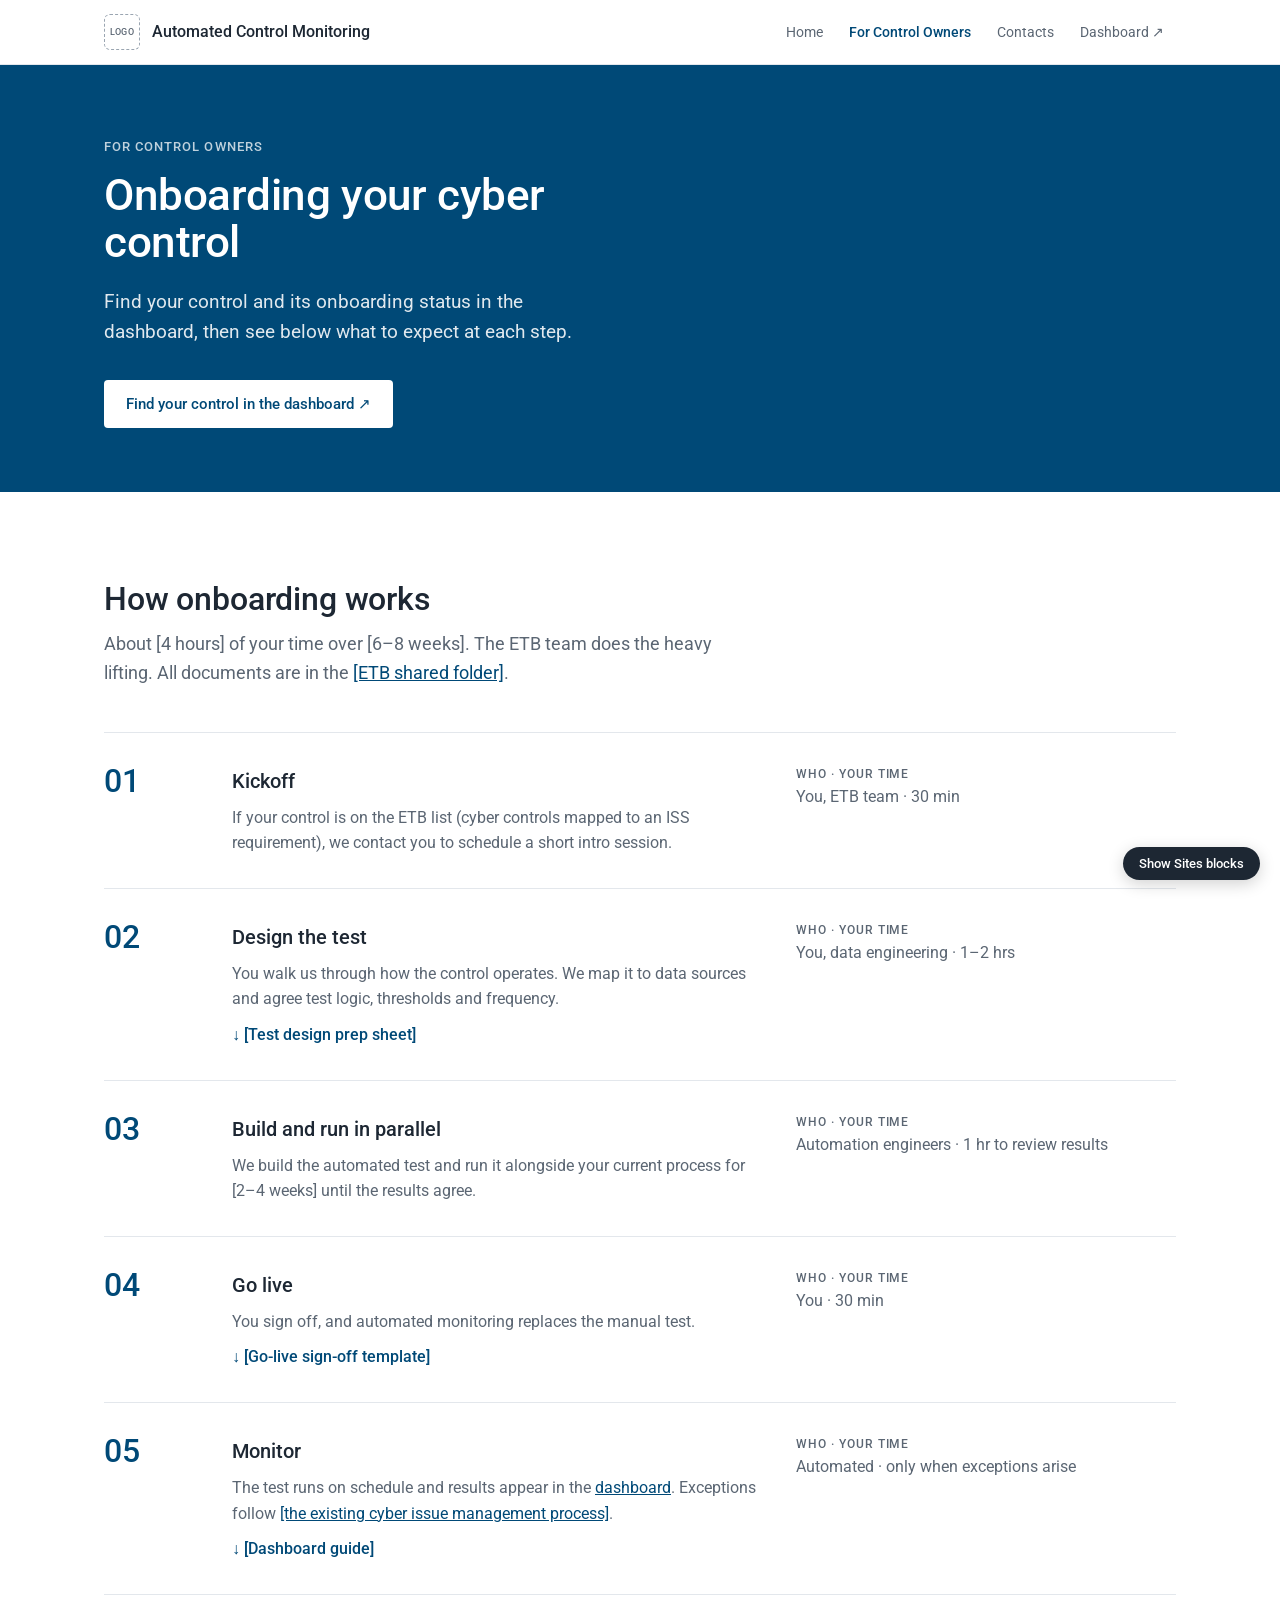
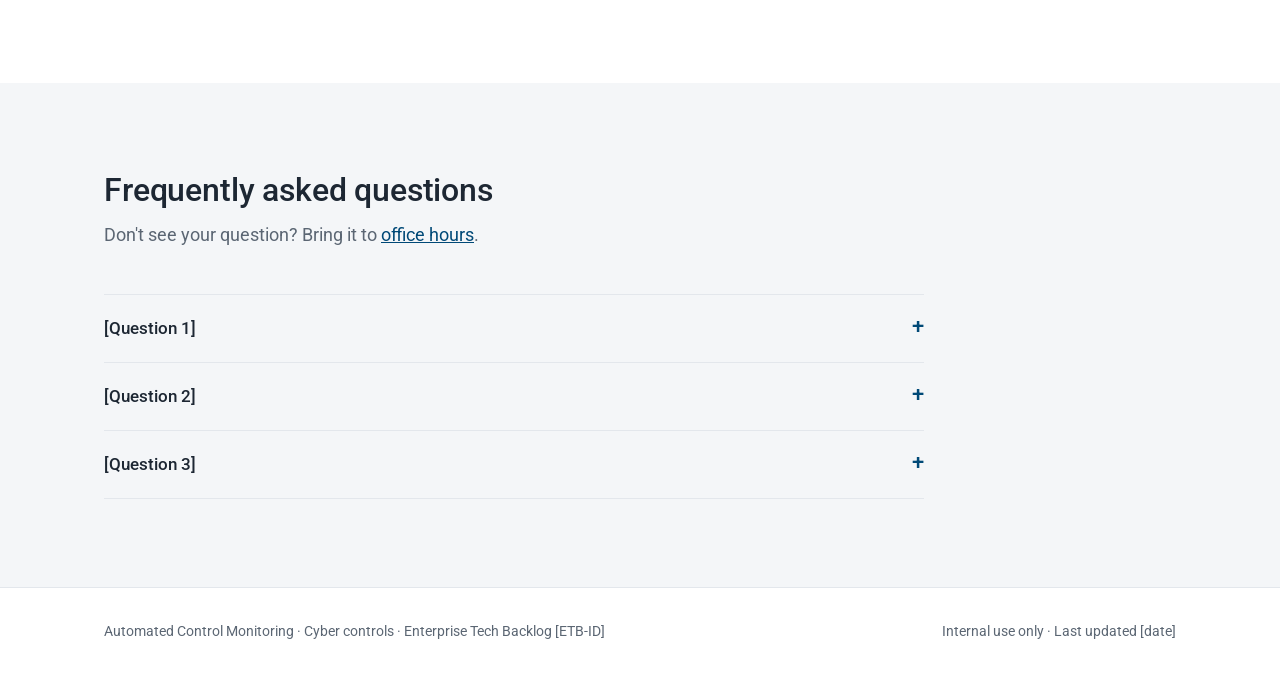
==== control-owners.html @ 86011f3f "ACM Cyber Controls ETB Google Sites mockup Co-authored-by: Cursor <cursoragent@cursor.com>" ====
<!doctype html>
<html lang="en">
<head>
  <meta charset="utf-8">
  <meta name="viewport" content="width=device-width, initial-scale=1">
  <title>For Control Owners · Automated Control Monitoring</title>
  <link rel="preconnect" href="https://fonts.googleapis.com">
  <link rel="stylesheet" href="https://fonts.googleapis.com/css2?family=Roboto:wght@400;500&display=swap">
  <link rel="stylesheet" href="assets/styles.css">
  <script src="assets/sites-labels.js" defer></script>
</head>
<body>

<header class="topbar" data-sites="Site header · Logo + site name · Top navigation">
  <div class="wrap">
    <a class="brand" href="index.html"><span class="logo">LOGO</span><span>Automated Control Monitoring</span></a>
    <nav class="nav">
      <a href="index.html">Home</a>
      <a href="control-owners.html" aria-current="page">For Control Owners</a>
      <a href="team.html">Contacts</a>
      <a href="[QuickSight dashboard URL]">Dashboard ↗</a>
    </nav>
  </div>
</header>

<section class="hero compact" data-sites="Section · Background image (solid navy) · Text box + Button">
  <div class="wrap">
    <p class="eyebrow">For control owners</p>
    <h1>Onboarding your cyber control</h1>
    <p class="lead" style="margin-bottom:32px">Find your control and its onboarding status in the dashboard, then see below what to expect at each step.</p>
    <a class="btn light" href="[QuickSight dashboard URL]">Find your control in the dashboard ↗</a>
  </div>
</section>

<section class="section" id="onboarding" data-sites="Section · Default · Text box + rows of 3 columns (Heading | Text | Text)">
  <div class="wrap">
    <h2>How onboarding works</h2>
    <p class="intro">About [4 hours] of your time over [6–8 weeks]. The ETB team does the heavy lifting. All documents are in the <a href="#">[ETB shared folder]</a>.</p>
    <div class="stages">
      <div class="stage">
        <div class="n">01</div>
        <div><h3>Kickoff</h3><p>If your control is on the ETB list (cyber controls mapped to an ISS requirement), we contact you to schedule a short intro session.</p></div>
        <div><p class="meta">Who · Your time</p><p>You, ETB team · 30 min</p></div>
      </div>
      <div class="stage">
        <div class="n">02</div>
        <div><h3>Design the test</h3><p>You walk us through how the control operates. We map it to data sources and agree test logic, thresholds and frequency.</p><p class="doc"><a href="#">[Test design prep sheet]</a></p></div>
        <div><p class="meta">Who · Your time</p><p>You, data engineering · 1–2 hrs</p></div>
      </div>
      <div class="stage">
        <div class="n">03</div>
        <div><h3>Build and run in parallel</h3><p>We build the automated test and run it alongside your current process for [2–4 weeks] until the results agree.</p></div>
        <div><p class="meta">Who · Your time</p><p>Automation engineers · 1 hr to review results</p></div>
      </div>
      <div class="stage">
        <div class="n">04</div>
        <div><h3>Go live</h3><p>You sign off, and automated monitoring replaces the manual test.</p><p class="doc"><a href="#">[Go-live sign-off template]</a></p></div>
        <div><p class="meta">Who · Your time</p><p>You · 30 min</p></div>
      </div>
      <div class="stage">
        <div class="n">05</div>
        <div><h3>Monitor</h3><p>The test runs on schedule and results appear in the <a href="[QuickSight dashboard URL]">dashboard</a>. Exceptions follow <a href="#">[the existing cyber issue management process]</a>.</p><p class="doc"><a href="#">[Dashboard guide]</a></p></div>
        <div><p class="meta">Who · Your time</p><p>Automated · only when exceptions arise</p></div>
      </div>
    </div>
  </div>
</section>

<section class="section alt" data-sites="Section · Emphasis 1 · Text box + Collapsible text group">
  <div class="wrap">
    <h2>Frequently asked questions</h2>
    <p class="intro">Don't see your question? Bring it to <a href="team.html">office hours</a>.</p>
    <div class="faq">
      <details><summary>[Question 1]</summary><p>[Answer]</p></details>
      <details><summary>[Question 2]</summary><p>[Answer]</p></details>
      <details><summary>[Question 3]</summary><p>[Answer]</p></details>
    </div>
  </div>
</section>

<footer data-sites="Footer · Text box">
  <div class="wrap">
    <span>Automated Control Monitoring · Cyber controls · Enterprise Tech Backlog [ETB-ID]</span>
    <span>Internal use only · Last updated [date]</span>
  </div>
</footer>

</body>
</html>
---- assets/styles.css ----
:root {
  --navy: #004977;
  --red: #D03027;
  --ink: #1d2733;
  --muted: #5b6673;
  --line: #e3e7ec;
  --alt: #f4f6f8;
  --radius: 8px;
  --max: 1120px;
  --label: #7c3aed;
}

* { box-sizing: border-box; }

body {
  margin: 0;
  font-family: "Roboto", "Helvetica Neue", Arial, sans-serif;
  color: var(--ink);
  line-height: 1.6;
  -webkit-font-smoothing: antialiased;
}

img { max-width: 100%; display: block; }
a { color: var(--navy); }
h1, h2, h3 { font-weight: 500; }

.wrap { max-width: var(--max); margin: 0 auto; padding: 0 24px; }

/* Top bar */
.topbar { position: sticky; top: 0; z-index: 10; background: #fff; border-bottom: 1px solid var(--line); }
.topbar .wrap { display: flex; align-items: center; gap: 32px; height: 64px; }
.brand { display: flex; align-items: center; gap: 12px; font-weight: 500; color: var(--ink); text-decoration: none; white-space: nowrap; }
.logo { width: 36px; height: 36px; border: 1.5px dashed #9aa5b1; border-radius: 6px; display: grid; place-items: center; font-size: 9px; letter-spacing: .04em; color: var(--muted); }
.nav { display: flex; gap: 2px; margin-left: auto; min-width: 0; overflow-x: auto; }
.nav a { padding: 8px 12px; border-radius: 6px; font-size: 14px; color: var(--muted); text-decoration: none; white-space: nowrap; }
.nav a:hover { color: var(--ink); background: var(--alt); }
.nav a[aria-current] { color: var(--navy); font-weight: 500; }

/* Hero */
.hero { background: var(--navy); color: #fff; padding: 104px 0 96px; }
.hero.compact { padding: 72px 0 64px; }
.eyebrow { margin: 0 0 14px; font-size: 13px; font-weight: 500; letter-spacing: .08em; text-transform: uppercase; opacity: .75; }
.hero h1 { margin: 0 0 20px; max-width: 16ch; font-size: clamp(36px, 5vw, 56px); line-height: 1.08; letter-spacing: -.01em; }
.hero.compact h1 { font-size: clamp(32px, 4vw, 44px); max-width: 22ch; }
.hero .lead { margin: 0 0 36px; max-width: 46ch; font-size: 19px; opacity: .88; }
.hero.compact .lead { margin-bottom: 0; }

/* Sections */
.section { padding: 88px 0; scroll-margin-top: 64px; }
.section.alt { background: var(--alt); }
.section h2 { margin: 0 0 12px; font-size: 32px; line-height: 1.2; letter-spacing: -.005em; }
.section .intro { margin: 0 0 44px; max-width: 62ch; font-size: 18px; color: var(--muted); }

.grid { display: grid; gap: 24px; }
.cols-2 { grid-template-columns: repeat(2, 1fr); }
.cols-3 { grid-template-columns: repeat(3, 1fr); }
.split { display: grid; grid-template-columns: 1fr 1fr; gap: 64px; align-items: center; }

.card { border-top: 1px solid #c9d1da; padding-top: 28px; }
.card h3 { margin: 18px 0 8px; font-size: 18px; line-height: 1.35; }
.card p { margin: 0; color: var(--muted); }
.card .icon + h3 { margin-top: 18px; }
.card h3:first-child { margin-top: 0; }
.icon { width: 44px; height: 44px; }

.meta { margin: 0 0 6px; font-size: 12px; font-weight: 500; letter-spacing: .08em; text-transform: uppercase; color: var(--muted); }
.more { display: inline-block; margin-top: 16px; font-weight: 500; text-decoration: none; }
.more::after { content: " →"; }

.list { margin: 20px 0 0; padding: 0; list-style: none; }
.list li { position: relative; padding: 10px 0 10px 28px; border-top: 1px solid var(--line); }
.list li::before { content: ""; position: absolute; left: 4px; top: 19px; width: 8px; height: 8px; border-radius: 50%; background: var(--navy); }
.card .list li { color: var(--muted); }

/* Buttons */
.btn-row { display: flex; flex-wrap: wrap; gap: 12px; }
.btn { display: inline-block; padding: 12px 22px; border-radius: 4px; font-size: 15px; font-weight: 500; text-decoration: none; }
.btn.light { background: #fff; color: var(--navy); }

/* Lifecycle rows */
.stages { border-top: 1px solid var(--line); }
.stage { display: grid; grid-template-columns: 96px 1.4fr 1fr; gap: 32px; padding: 32px 0; border-bottom: 1px solid var(--line); }
.stage .n { font-size: 32px; font-weight: 500; color: var(--navy); line-height: 1; }
.stage h3 { margin: 0 0 8px; font-size: 20px; }
.stage p { margin: 0; color: var(--muted); }
.stage .doc { margin-top: 10px; font-weight: 500; }
.stage .doc a { text-decoration: none; }
.stage .doc a::before { content: "↓ "; }

.figure { border-radius: var(--radius); }

/* FAQ / collapsible text */
.faq { max-width: 820px; border-top: 1px solid var(--line); }
details { padding: 20px 0; border-bottom: 1px solid var(--line); }
summary { display: flex; justify-content: space-between; gap: 24px; cursor: pointer; font-size: 17px; font-weight: 500; list-style: none; }
summary::-webkit-details-marker { display: none; }
summary::after { content: "+"; font-size: 22px; line-height: 1; color: var(--navy); }
details[open] summary::after { content: "–"; }
details p { margin: 12px 0 0; max-width: 70ch; color: var(--muted); }

footer { padding: 32px 0; border-top: 1px solid var(--line); font-size: 14px; color: var(--muted); }
footer .wrap { display: flex; justify-content: space-between; gap: 16px; flex-wrap: wrap; }

@media (max-width: 900px) {
  .cols-3, .cols-2, .split { grid-template-columns: 1fr; }
  .split { gap: 40px; }
  .stage { grid-template-columns: 56px 1fr; }
  .stage > :last-child { grid-column: 2; }
  .section { padding: 64px 0; }
  .hero { padding: 72px 0 64px; }
}
@media (max-width: 560px) {
  .brand span:last-child { display: none; }
}

/* Sites block labels (toggle) */
[data-sites] { position: relative; }
body.show-sites [data-sites] { outline: 1.5px dashed var(--label); outline-offset: -1.5px; }
body.show-sites [data-sites]::before {
  content: attr(data-sites);
  position: absolute; top: 0; left: 0; z-index: 5;
  padding: 3px 8px; border-radius: 0 0 4px 0;
  background: var(--label); color: #fff;
  font: 500 11px/1.4 ui-monospace, Menlo, monospace;
  pointer-events: none;
}
.sites-toggle {
  position: fixed; right: 20px; bottom: 20px; z-index: 20;
  padding: 10px 16px; border: 0; border-radius: 99px;
  background: var(--ink); color: #fff; font: 500 13px/1 "Roboto", Arial, sans-serif;
  box-shadow: 0 4px 16px rgba(0, 0, 0, .18); cursor: pointer;
}
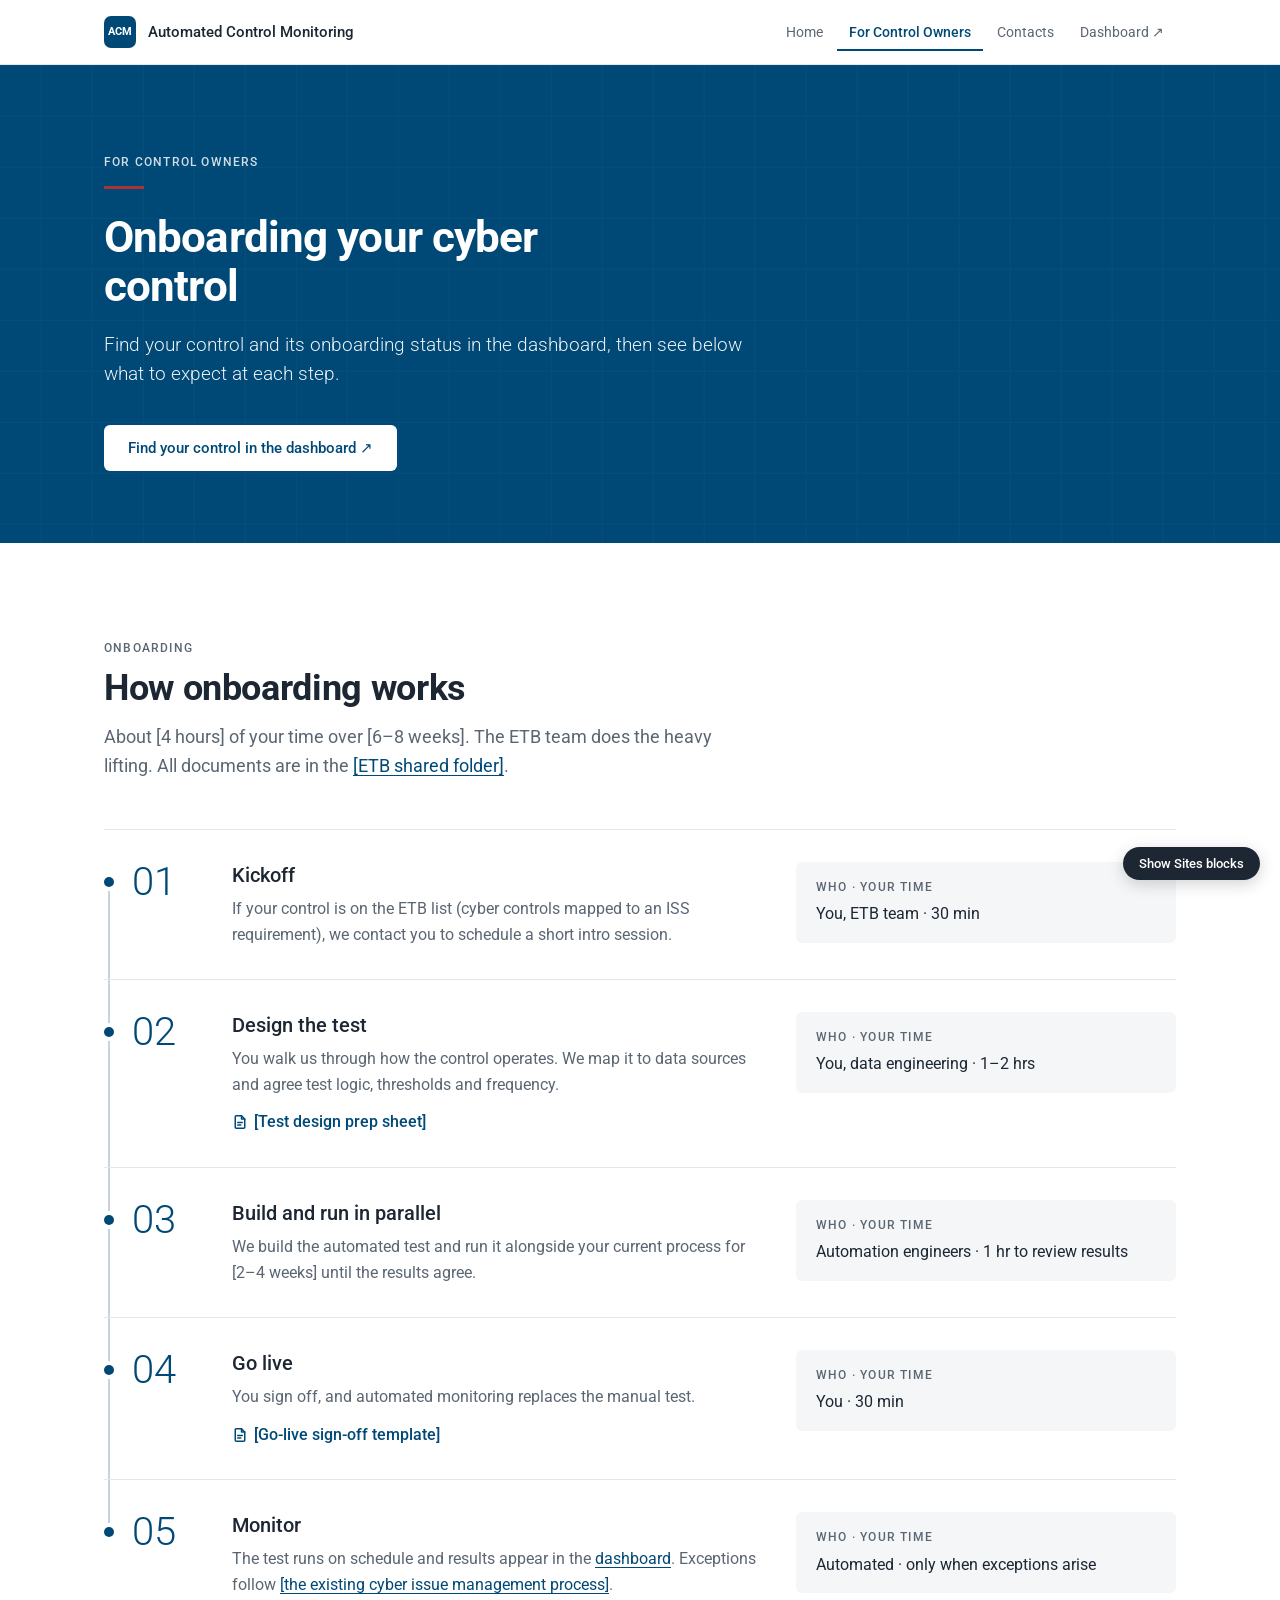
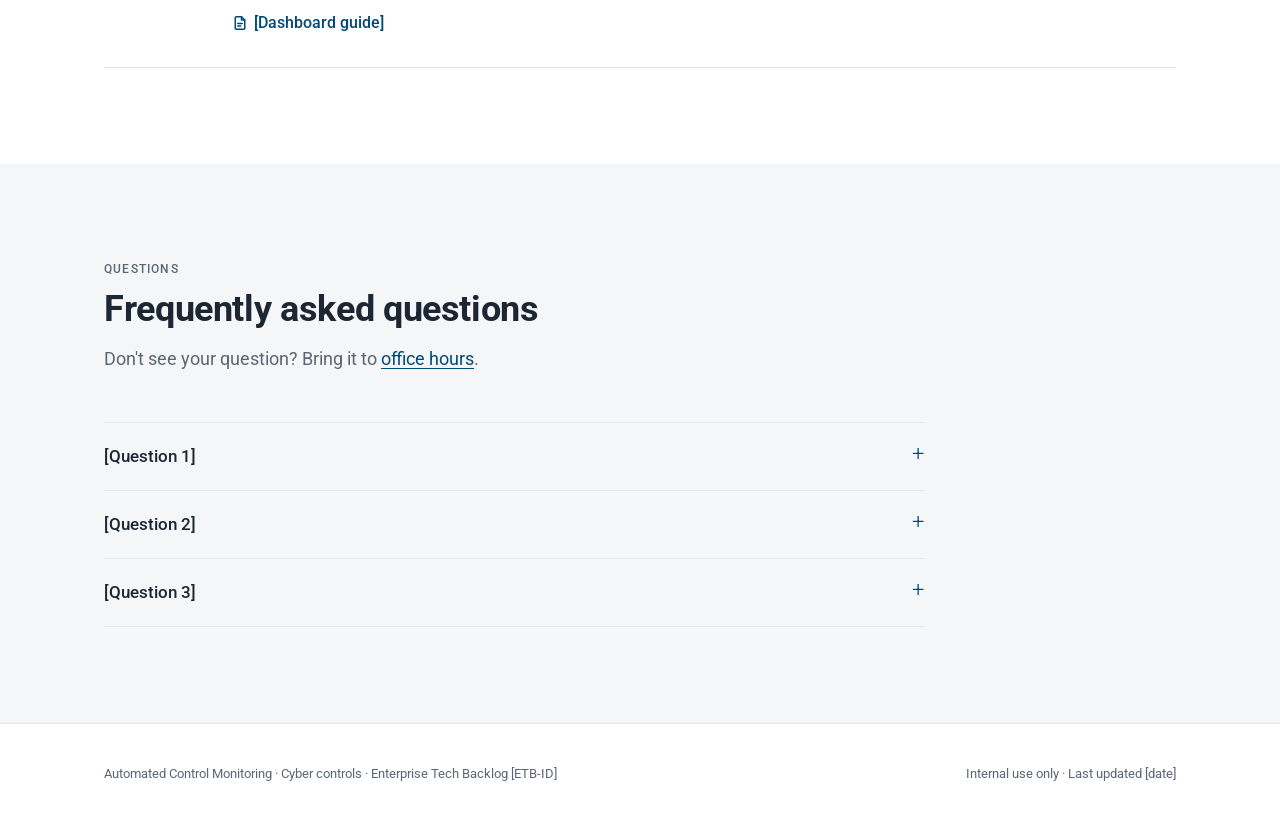
==== commit e90b2c38: "Polish pass: type, hero, states, diagram Co-authored-by: Cursor <cursoragent@cursor.com>" ====
--- a/control-owners.html
+++ b/control-owners.html
@@ -5,15 +5,16 @@
   <meta name="viewport" content="width=device-width, initial-scale=1">
   <title>For Control Owners · Automated Control Monitoring</title>
   <link rel="preconnect" href="https://fonts.googleapis.com">
-  <link rel="stylesheet" href="https://fonts.googleapis.com/css2?family=Roboto:wght@400;500&display=swap">
+  <link rel="stylesheet" href="https://fonts.googleapis.com/css2?family=Roboto:wght@300;400;500;700&display=swap">
   <link rel="stylesheet" href="assets/styles.css">
   <script src="assets/sites-labels.js" defer></script>
 </head>
 <body>
+<a class="skip" href="#main">Skip to content</a>
 
 <header class="topbar" data-sites="Site header · Logo + site name · Top navigation">
   <div class="wrap">
-    <a class="brand" href="index.html"><span class="logo">LOGO</span><span>Automated Control Monitoring</span></a>
+    <a class="brand" href="index.html"><span class="logo" title="Replace with approved logo">ACM</span><span>Automated Control Monitoring</span></a>
     <nav class="nav">
       <a href="index.html">Home</a>
       <a href="control-owners.html" aria-current="page">For Control Owners</a>
@@ -23,17 +24,20 @@
   </div>
 </header>
 
+<main id="main">
+
 <section class="hero compact" data-sites="Section · Background image (solid navy) · Text box + Button">
   <div class="wrap">
     <p class="eyebrow">For control owners</p>
     <h1>Onboarding your cyber control</h1>
-    <p class="lead" style="margin-bottom:32px">Find your control and its onboarding status in the dashboard, then see below what to expect at each step.</p>
+    <p class="lead">Find your control and its onboarding status in the dashboard, then see below what to expect at each step.</p>
     <a class="btn light" href="[QuickSight dashboard URL]">Find your control in the dashboard ↗</a>
   </div>
 </section>
 
 <section class="section" id="onboarding" data-sites="Section · Default · Text box + rows of 3 columns (Heading | Text | Text)">
   <div class="wrap">
+    <p class="meta">Onboarding</p>
     <h2>How onboarding works</h2>
     <p class="intro">About [4 hours] of your time over [6–8 weeks]. The ETB team does the heavy lifting. All documents are in the <a href="#">[ETB shared folder]</a>.</p>
     <div class="stages">
@@ -68,6 +72,7 @@
 
 <section class="section alt" data-sites="Section · Emphasis 1 · Text box + Collapsible text group">
   <div class="wrap">
+    <p class="meta">Questions</p>
     <h2>Frequently asked questions</h2>
     <p class="intro">Don't see your question? Bring it to <a href="team.html">office hours</a>.</p>
     <div class="faq">
@@ -78,6 +83,8 @@
   </div>
 </section>
 
+</main>
+
 <footer data-sites="Footer · Text box">
   <div class="wrap">
     <span>Automated Control Monitoring · Cyber controls · Enterprise Tech Backlog [ETB-ID]</span>
--- a/assets/styles.css
+++ b/assets/styles.css
@@ -1,5 +1,6 @@
 :root {
   --navy: #004977;
+  --navy-deep: #003a5f;
   --red: #D03027;
   --ink: #1d2733;
   --muted: #5b6673;
@@ -15,102 +16,147 @@
 body {
   margin: 0;
   font-family: "Roboto", "Helvetica Neue", Arial, sans-serif;
+  font-size: 16px;
   color: var(--ink);
   line-height: 1.6;
   -webkit-font-smoothing: antialiased;
 }
 
 img { max-width: 100%; display: block; }
-a { color: var(--navy); }
-h1, h2, h3 { font-weight: 500; }
+a { color: var(--navy); text-decoration-thickness: 1px; text-underline-offset: 3px; transition: color 150ms ease, background-color 150ms ease, box-shadow 150ms ease; } /* mockup only */
+a:hover { color: var(--navy-deep); }
+a:focus-visible, summary:focus-visible { outline: 2px solid var(--navy); outline-offset: 3px; border-radius: 2px; }
+h1, h2 { font-weight: 700; }
+h3 { font-weight: 500; }
 
 .wrap { max-width: var(--max); margin: 0 auto; padding: 0 24px; }
+
+.skip { position: absolute; left: 16px; top: -48px; z-index: 30; padding: 10px 16px; border-radius: 6px; background: var(--ink); color: #fff; }
+.skip:focus { top: 12px; color: #fff; }
 
 /* Top bar */
 .topbar { position: sticky; top: 0; z-index: 10; background: #fff; border-bottom: 1px solid var(--line); }
 .topbar .wrap { display: flex; align-items: center; gap: 32px; height: 64px; }
-.brand { display: flex; align-items: center; gap: 12px; font-weight: 500; color: var(--ink); text-decoration: none; white-space: nowrap; }
-.logo { width: 36px; height: 36px; border: 1.5px dashed #9aa5b1; border-radius: 6px; display: grid; place-items: center; font-size: 9px; letter-spacing: .04em; color: var(--muted); }
+.brand { display: flex; align-items: center; gap: 12px; font-size: 15px; font-weight: 500; color: var(--ink); text-decoration: none; white-space: nowrap; }
+.brand:hover { color: var(--ink); }
+.logo { width: 32px; height: 32px; flex: none; border-radius: 7px; background: var(--navy); display: grid; place-items: center; font-size: 11px; font-weight: 700; letter-spacing: .02em; color: #fff; }
 .nav { display: flex; gap: 2px; margin-left: auto; min-width: 0; overflow-x: auto; }
 .nav a { padding: 8px 12px; border-radius: 6px; font-size: 14px; color: var(--muted); text-decoration: none; white-space: nowrap; }
+.nav a:focus-visible { outline-offset: -2px; }
 .nav a:hover { color: var(--ink); background: var(--alt); }
-.nav a[aria-current] { color: var(--navy); font-weight: 500; }
+.nav a[aria-current] { color: var(--navy); font-weight: 500; border-radius: 6px 6px 0 0; box-shadow: inset 0 -2px var(--navy); }
 
 /* Hero */
-.hero { background: var(--navy); color: #fff; padding: 104px 0 96px; }
-.hero.compact { padding: 72px 0 64px; }
-.eyebrow { margin: 0 0 14px; font-size: 13px; font-weight: 500; letter-spacing: .08em; text-transform: uppercase; opacity: .75; }
-.hero h1 { margin: 0 0 20px; max-width: 16ch; font-size: clamp(36px, 5vw, 56px); line-height: 1.08; letter-spacing: -.01em; }
-.hero.compact h1 { font-size: clamp(32px, 4vw, 44px); max-width: 22ch; }
-.hero .lead { margin: 0 0 36px; max-width: 46ch; font-size: 19px; opacity: .88; }
-.hero.compact .lead { margin-bottom: 0; }
+.hero { background: var(--navy) url(img/hero-bg.svg) center bottom / cover no-repeat; color: #fff; padding: 120px 0 104px; }
+.hero.compact { background-image: url(img/hero-bg-compact.svg); padding: 88px 0 72px; }
+.eyebrow { margin: 0 0 24px; font-size: 12px; font-weight: 500; letter-spacing: .1em; text-transform: uppercase; opacity: .82; }
+.eyebrow::after { content: ""; display: block; width: 40px; height: 3px; margin-top: 14px; background: var(--red); }
+.hero h1 { margin: 0 0 20px; max-width: 16ch; font-size: clamp(40px, 5.2vw, 60px); line-height: 1.05; letter-spacing: -.02em; }
+.hero.compact h1 { font-size: clamp(32px, 4vw, 44px); line-height: 1.1; max-width: 22ch; }
+.hero .lead { margin: 0 0 36px; max-width: 58ch; font-size: 20px; font-weight: 300; line-height: 1.55; opacity: .92; }
+.hero.compact .lead { font-size: 19px; }
+.hero .lead:last-child { margin-bottom: 0; }
 
 /* Sections */
-.section { padding: 88px 0; scroll-margin-top: 64px; }
+.section { padding: 96px 0; scroll-margin-top: 64px; }
 .section.alt { background: var(--alt); }
-.section h2 { margin: 0 0 12px; font-size: 32px; line-height: 1.2; letter-spacing: -.005em; }
-.section .intro { margin: 0 0 44px; max-width: 62ch; font-size: 18px; color: var(--muted); }
+.section h2 { margin: 0 0 14px; font-size: clamp(28px, 3vw, 36px); line-height: 1.15; letter-spacing: -.01em; }
+.section .intro { margin: 0 0 48px; max-width: 62ch; font-size: 18px; color: var(--muted); }
+.split .intro { margin-bottom: 0; }
 
-.grid { display: grid; gap: 24px; }
+.grid { display: grid; gap: 32px; }
 .cols-2 { grid-template-columns: repeat(2, 1fr); }
 .cols-3 { grid-template-columns: repeat(3, 1fr); }
 .split { display: grid; grid-template-columns: 1fr 1fr; gap: 64px; align-items: center; }
 
-.card { border-top: 1px solid #c9d1da; padding-top: 28px; }
-.card h3 { margin: 18px 0 8px; font-size: 18px; line-height: 1.35; }
+.card { border-top: 1px solid #c9d1da; padding-top: 24px; }
+.card h3 { margin: 0 0 6px; font-size: 18px; line-height: 1.35; }
+.card .meta + h3 { margin-top: 8px; }
+.card .icon + h3 { margin-top: 18px; }
 .card p { margin: 0; color: var(--muted); }
-.card .icon + h3 { margin-top: 18px; }
-.card h3:first-child { margin-top: 0; }
+.card p.meta { margin: 0; }
 .icon { width: 44px; height: 44px; }
+.avatar { width: 56px; height: 56px; margin-bottom: 16px; border: 1px solid var(--line); border-radius: 50%; background: var(--alt); display: grid; place-items: center; font-size: 14px; font-weight: 500; color: var(--navy); }
 
-.meta { margin: 0 0 6px; font-size: 12px; font-weight: 500; letter-spacing: .08em; text-transform: uppercase; color: var(--muted); }
+.meta { margin: 0 0 10px; font-size: 12px; font-weight: 500; letter-spacing: .1em; text-transform: uppercase; color: var(--muted); }
+.meta.group { margin-bottom: 20px; }
+.meta.spaced { margin-top: 72px; }
 .more { display: inline-block; margin-top: 16px; font-weight: 500; text-decoration: none; }
+.more:hover { text-decoration: underline; }
 .more::after { content: " →"; }
+.more.email::after { content: none; }
 
-.list { margin: 20px 0 0; padding: 0; list-style: none; }
+.list { margin: 24px 0 0; padding: 0; list-style: none; }
 .list li { position: relative; padding: 10px 0 10px 28px; border-top: 1px solid var(--line); }
 .list li::before { content: ""; position: absolute; left: 4px; top: 19px; width: 8px; height: 8px; border-radius: 50%; background: var(--navy); }
-.card .list li { color: var(--muted); }
 
 /* Buttons */
 .btn-row { display: flex; flex-wrap: wrap; gap: 12px; }
-.btn { display: inline-block; padding: 12px 22px; border-radius: 4px; font-size: 15px; font-weight: 500; text-decoration: none; }
+.btn { display: inline-block; padding: 14px 24px; border-radius: 6px; font-size: 15px; font-weight: 500; line-height: 1.2; text-decoration: none; }
 .btn.light { background: #fff; color: var(--navy); }
+.btn.light:hover { background: #eef3f7; color: var(--navy); } /* mockup only */
+.btn:active { transform: translateY(1px); } /* mockup only */
+.hero a:focus-visible { outline-color: #fff; }
 
 /* Lifecycle rows */
 .stages { border-top: 1px solid var(--line); }
-.stage { display: grid; grid-template-columns: 96px 1.4fr 1fr; gap: 32px; padding: 32px 0; border-bottom: 1px solid var(--line); }
-.stage .n { font-size: 32px; font-weight: 500; color: var(--navy); line-height: 1; }
-.stage h3 { margin: 0 0 8px; font-size: 20px; }
+.stage { position: relative; display: grid; grid-template-columns: 96px 1.4fr 1fr; gap: 32px; padding: 32px 0; border-bottom: 1px solid var(--line); }
+/* mockup only: timeline rail */
+.stage::before { content: ""; position: absolute; left: 4px; top: 0; bottom: 0; width: 2px; background: #c9d1da; }
+.stage:first-child::before { top: 52px; }
+.stage:last-child::before { bottom: calc(100% - 52px); }
+.stage .n { position: relative; padding-left: 28px; font-size: 40px; font-weight: 300; color: var(--navy); line-height: 1; font-variant-numeric: tabular-nums; }
+.stage .n::before { content: ""; position: absolute; left: 0; top: 15px; width: 10px; height: 10px; border-radius: 50%; background: var(--navy); box-shadow: 0 0 0 4px #fff; }
+.stage h3 { margin: 0 0 8px; font-size: 20px; line-height: 1.3; }
 .stage p { margin: 0; color: var(--muted); }
-.stage .doc { margin-top: 10px; font-weight: 500; }
+/* mockup only: panel has no per-column Sites equivalent */
+.stage > :last-child { align-self: start; padding: 16px 20px; border-radius: 6px; background: var(--alt); font-variant-numeric: tabular-nums; }
+.stage > :last-child p:not(.meta) { color: var(--ink); }
+.stage > :last-child .meta { margin-bottom: 4px; }
+.stage .doc { margin-top: 12px; font-weight: 500; }
 .stage .doc a { text-decoration: none; }
-.stage .doc a::before { content: "↓ "; }
+.stage .doc a:hover { text-decoration: underline; }
+.stage .doc a::before { content: ""; display: inline-block; width: 16px; height: 16px; margin-right: 6px; vertical-align: -3px; background: url(icons/doc.svg) center / contain no-repeat; }
 
-.figure { border-radius: var(--radius); }
+.figure { margin: 0; }
+.figure img { border-radius: var(--radius); }
+.figure figcaption { margin: 14px 0 0; }
 
 /* FAQ / collapsible text */
 .faq { max-width: 820px; border-top: 1px solid var(--line); }
 details { padding: 20px 0; border-bottom: 1px solid var(--line); }
-summary { display: flex; justify-content: space-between; gap: 24px; cursor: pointer; font-size: 17px; font-weight: 500; list-style: none; }
+summary { display: flex; justify-content: space-between; gap: 24px; cursor: pointer; font-size: 17px; font-weight: 500; list-style: none; transition: color 150ms ease; }
+summary:hover { color: var(--navy); }
 summary::-webkit-details-marker { display: none; }
-summary::after { content: "+"; font-size: 22px; line-height: 1; color: var(--navy); }
+summary::after { content: "+"; font-size: 22px; font-weight: 300; line-height: 1; color: var(--navy); }
 details[open] summary::after { content: "–"; }
-details p { margin: 12px 0 0; max-width: 70ch; color: var(--muted); }
+details p { margin: 12px 0 0; max-width: 62ch; color: var(--muted); }
 
-footer { padding: 32px 0; border-top: 1px solid var(--line); font-size: 14px; color: var(--muted); }
-footer .wrap { display: flex; justify-content: space-between; gap: 16px; flex-wrap: wrap; }
+footer { padding: 40px 0; border-top: 1px solid var(--line); font-size: 13px; color: var(--muted); }
+footer .wrap { display: flex; justify-content: space-between; gap: 8px 16px; flex-wrap: wrap; }
 
 @media (max-width: 900px) {
   .cols-3, .cols-2, .split { grid-template-columns: 1fr; }
   .split { gap: 40px; }
-  .stage { grid-template-columns: 56px 1fr; }
+  .stage { grid-template-columns: 72px 1fr; gap: 16px 20px; }
   .stage > :last-child { grid-column: 2; }
+  .stage .n { font-size: 32px; }
+  .stage .n::before { top: 11px; }
+  .stage:first-child::before { top: 48px; }
+  .stage:last-child::before { bottom: calc(100% - 48px); }
   .section { padding: 64px 0; }
-  .hero { padding: 72px 0 64px; }
+  .hero { padding: 80px 0 72px; }
+  .hero.compact { padding: 64px 0 56px; }
+  .meta.spaced { margin-top: 56px; }
 }
 @media (max-width: 560px) {
   .brand span:last-child { display: none; }
+  .section { padding: 56px 0; }
+  footer .wrap { flex-direction: column; }
+}
+@media (prefers-reduced-motion: reduce) {
+  *, *::before, *::after { transition: none !important; }
+  .btn:active { transform: none; }
 }
 
 /* Sites block labels (toggle) */
